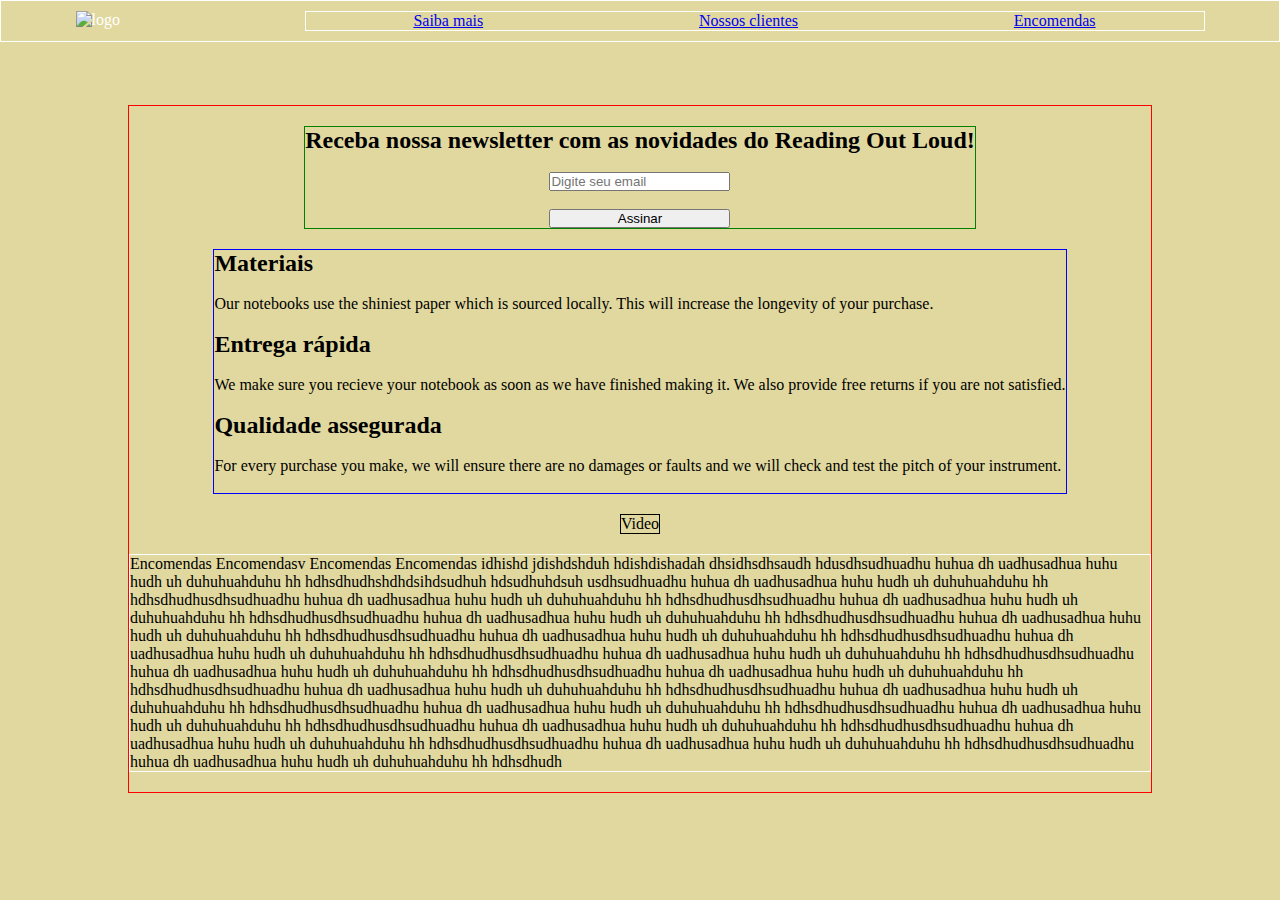
==== product_landing_page/index.html @ 5915110a "first commit" ====
<!doctype html>
<html>
<head>
    <meta charset = "utf-8">
    <link rel="stylesheet" type="text/css" href="styles.css"/>
    <title>Product Landing Page</title>
</head>

<body>
    <header id="header" class="header">
        <div class="menu-container">
            <img id="header-img" class="header_img" alt="logo" src="https://upload.wikimedia.org/wikipedia/commons/thumb/6/66/Notebook_Flat_Icon_Vector.svg/64px-Notebook_Flat_Icon_Vector.svg.png">
            <nav id="nav-bar" class="menu-nav">
                <a class="nav-link" href="#saibamais">Saiba mais</a>
                <a class="nav-link" href="#clientes">Nossos clientes</a>
                <a class="nav-link" href="#encomendas">Encomendas</a>
            </nav>
        </div>
    </header>

    <div class="container">
        <div class="container_form">
            <h2>Receba nossa newsletter com as novidades do Reading Out Loud!</h2><br>
            <form class="form" id="form" action="https://www.freecodecamp.com/email-submit">
                <input name="email" id="email" class="form_input" type="email" placeholder="Digite seu email" required><br>
                <input id="submit" class="form_submit" type="submit" value="Assinar">
            </form>
        </div>

        <div class="container_saibamais" id="#saibamais">
            <h2>Materiais</h2><br>
            <p>Our notebooks use the shiniest paper which is sourced locally. This will increase the longevity of your purchase.</p><br>
            <h2>Entrega rápida</h2><br>
            <p>We make sure you recieve your notebook as soon as we have finished making it. We also provide free returns if you are not satisfied.</p><br>
            <h2>Qualidade assegurada</h2><br>
            <p>For every purchase you make, we will ensure there are no damages or faults and we will check and test the pitch of your instrument.</p><br>
        </div>

        <div class="container_clientes" id="#clientes">
            <div id="video">Video</div>
        </div>

        <div class="container_encomendas" id="#encomendas">
             Encomendas Encomendasv Encomendas Encomendas idhishd jdishdshduh hdishdishadah dhsidhsdhsaudh hdusdhsudhuadhu huhua dh uadhusadhua huhu hudh uh duhuhuahduhu hh  hdhsdhudhshdhdsihdsudhuh hdsudhuhdsuh usdhsudhuadhu huhua dh uadhusadhua huhu hudh uh duhuhuahduhu hh  hdhsdhudhusdhsudhuadhu huhua dh uadhusadhua huhu hudh uh duhuhuahduhu hh  hdhsdhudhusdhsudhuadhu huhua dh uadhusadhua huhu hudh uh duhuhuahduhu hh  hdhsdhudhusdhsudhuadhu huhua dh uadhusadhua huhu hudh uh duhuhuahduhu hh  hdhsdhudhusdhsudhuadhu huhua dh uadhusadhua huhu hudh uh duhuhuahduhu hh  hdhsdhudhusdhsudhuadhu huhua dh uadhusadhua huhu hudh uh duhuhuahduhu hh  hdhsdhudhusdhsudhuadhu huhua dh uadhusadhua huhu hudh uh duhuhuahduhu hh  hdhsdhudhusdhsudhuadhu huhua dh uadhusadhua huhu hudh uh duhuhuahduhu hh  hdhsdhudhusdhsudhuadhu huhua dh uadhusadhua huhu hudh uh duhuhuahduhu hh  hdhsdhudhusdhsudhuadhu huhua dh uadhusadhua huhu hudh uh duhuhuahduhu hh  hdhsdhudhusdhsudhuadhu huhua dh uadhusadhua huhu hudh uh duhuhuahduhu hh  hdhsdhudhusdhsudhuadhu huhua dh uadhusadhua huhu hudh uh duhuhuahduhu hh  hdhsdhudhusdhsudhuadhu huhua dh uadhusadhua huhu hudh uh duhuhuahduhu hh  hdhsdhudhusdhsudhuadhu huhua dh uadhusadhua huhu hudh uh duhuhuahduhu hh  hdhsdhudhusdhsudhuadhu huhua dh uadhusadhua huhu hudh uh duhuhuahduhu hh  hdhsdhudhusdhsudhuadhu huhua dh uadhusadhua huhu hudh uh duhuhuahduhu hh  hdhsdhudhusdhsudhuadhu huhua dh uadhusadhua huhu hudh uh duhuhuahduhu hh  hdhsdhudhusdhsudhuadhu huhua dh uadhusadhua huhu hudh uh duhuhuahduhu hh  hdhsdhudh
        </div>
    </div>

    <footer>
    </footer>

</body>

</html>
---- product_landing_page/styles.css ----
*{
    margin: 0;
    padding: 0;
    box-sizing: border-box;
}

body{
    background-color: #e1d89f;
}

.header_img{
    width: 80px;
}

.menu-container {
    border: 1px solid #fff;
    color: #fff;
    padding: 10px 0;
    display: flex;
    justify-content: space-around;
    position: fixed;
    top: 0;
    background-color: #e1d89f;
    width: 100%;
}

.menu-nav {
    border: 1px solid #fff;
    width: 900px;
    display: flex;
    justify-content: space-around;
    align-items: center;
}

.container{
    border: 1px solid red;
    display: flex;
    align-items: center;
    flex-direction: column;
    margin-left: auto;
    margin-right: auto;
    margin-top: 105px;
    width: 80%;
    justify-content: center;
}

.container_form{
    border: 1px solid green;
    margin: 20px;
    display: flex;
    flex-direction: column;
    align-items: center;
}

.form{
    display: flex;
    flex-direction: column;
    align-items: : center;
}

.container_saibamais{
    border: 1px solid blue;
}

.container_clientes{
    border: 1px solid black;
    margin: 20px;
}

.container_encomendas{
    border: 1px solid white;
    margin-bottom: 20px;
}
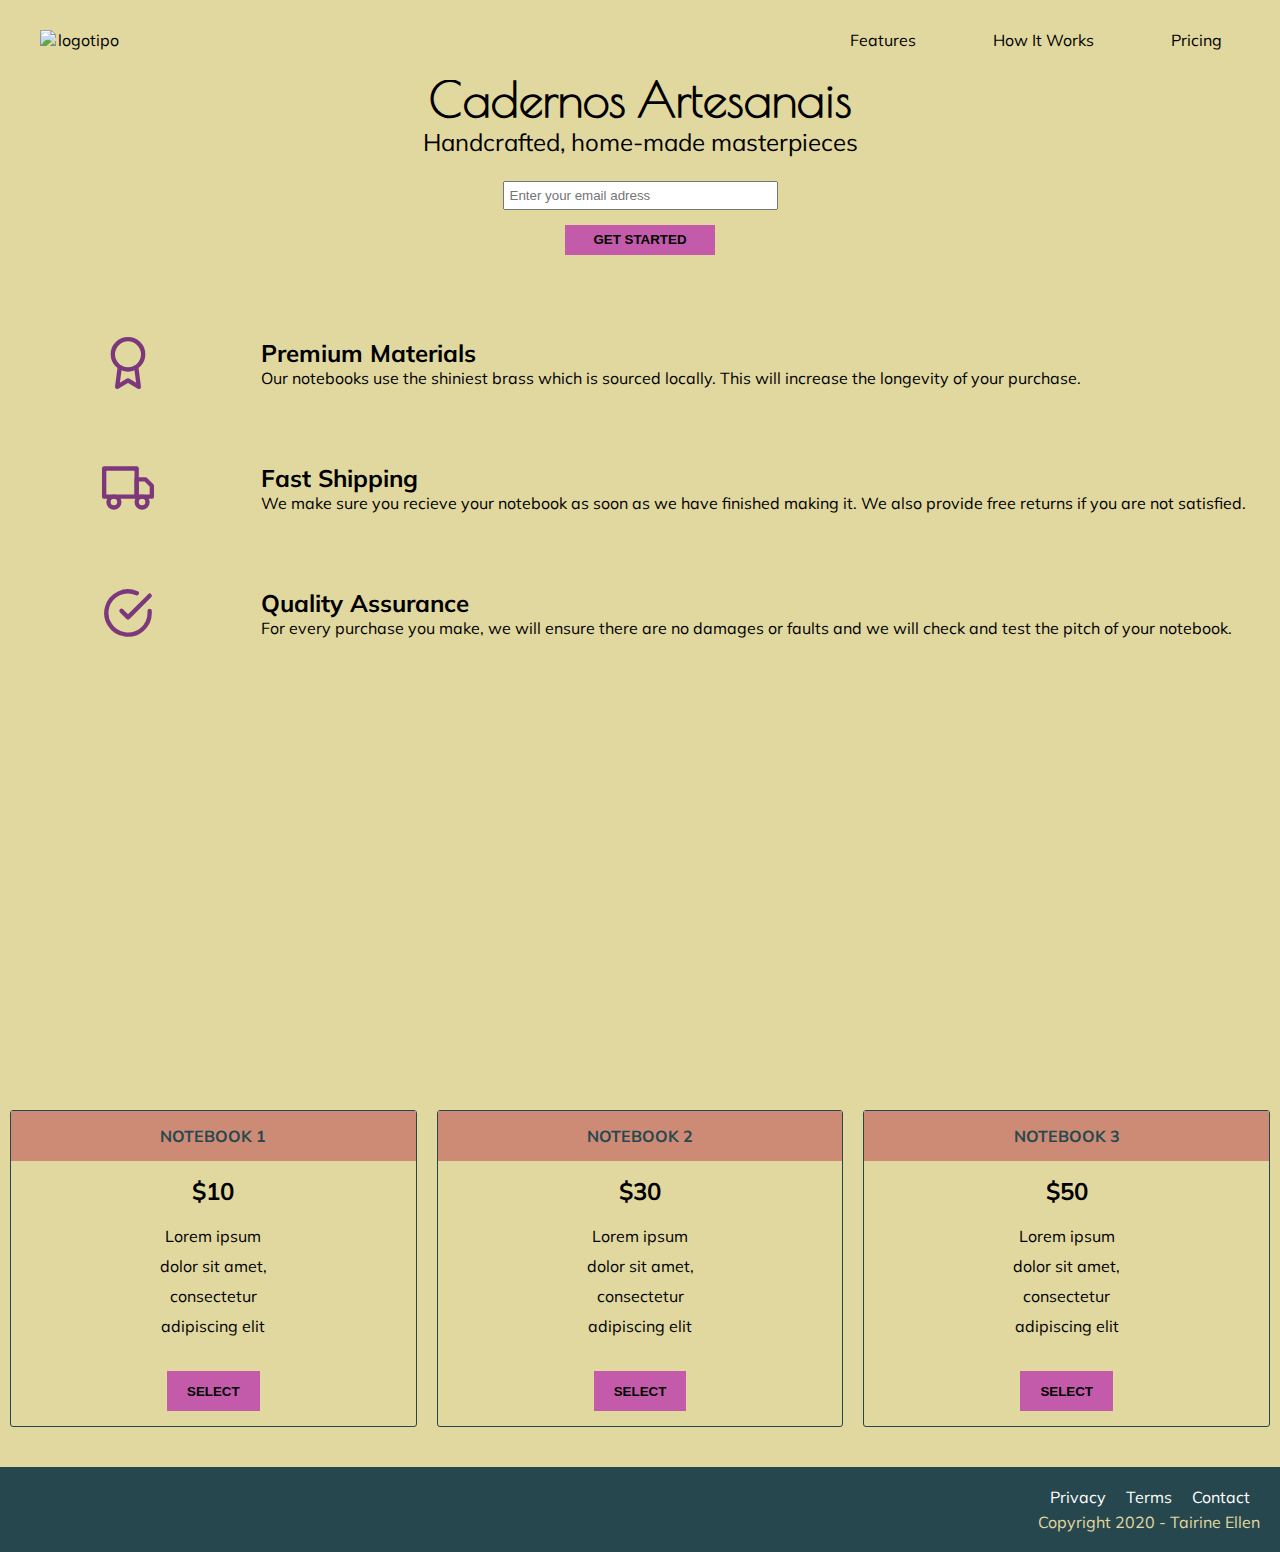
==== commit f69b994d: "adicionando novo projeto" ====
--- a/product_landing_page/index.html
+++ b/product_landing_page/index.html
@@ -3,49 +3,116 @@
 <head>
     <meta charset = "utf-8">
     <link rel="stylesheet" type="text/css" href="styles.css"/>
+    <link href="https://fonts.googleapis.com/css2?family=Muli:wght@400;700&family=Pangolin&display=swap" rel="stylesheet">
+    <link href="https://fonts.googleapis.com/css2?family=Poiret+One&display=swap" rel="stylesheet">
     <title>Product Landing Page</title>
 </head>
 
 <body>
-    <header id="header" class="header">
-        <div class="menu-container">
-            <img id="header-img" class="header_img" alt="logo" src="https://upload.wikimedia.org/wikipedia/commons/thumb/6/66/Notebook_Flat_Icon_Vector.svg/64px-Notebook_Flat_Icon_Vector.svg.png">
-            <nav id="nav-bar" class="menu-nav">
-                <a class="nav-link" href="#saibamais">Saiba mais</a>
-                <a class="nav-link" href="#clientes">Nossos clientes</a>
-                <a class="nav-link" href="#encomendas">Encomendas</a>
-            </nav>
+
+    <main class="main-container">
+
+    <header class="header">
+        <div class="logo">
+            <img class="header__logo" src="https://i.ibb.co/MnB1z40/f41b9407-b174-4b2b-9fb0-e7380d9eaec1-200x200.png" alt="logotipo">
         </div>
+        <nav class="header__menu">
+            <ul class="header__ul">
+                <li><a class="header__link" href="#features">Features</a></li>
+                <li><a class="header__link" href="#how-it-works">How It Works</a></li>
+                <li><a class="header__link" href="#pricing">Pricing</a></li>
+            </ul>
+        </nav>
     </header>
 
-    <div class="container">
-        <div class="container_form">
-            <h2>Receba nossa newsletter com as novidades do Reading Out Loud!</h2><br>
-            <form class="form" id="form" action="https://www.freecodecamp.com/email-submit">
-                <input name="email" id="email" class="form_input" type="email" placeholder="Digite seu email" required><br>
-                <input id="submit" class="form_submit" type="submit" value="Assinar">
+        <section class="home">
+            <h1 class="home__h2">Cadernos Artesanais</h2>
+            <p class="home__p">Handcrafted, home-made masterpieces</p>
+            <form class="home__form" action="https://www.freecodecamp.com/email-submit">
+                <input class="form__input" name="email" type="email" placeholder="Enter your email adress" required>
+                <input class="button" type="submit" value="Get Started">
             </form>
-        </div>
+        </section>
 
-        <div class="container_saibamais" id="#saibamais">
-            <h2>Materiais</h2><br>
-            <p>Our notebooks use the shiniest paper which is sourced locally. This will increase the longevity of your purchase.</p><br>
-            <h2>Entrega rápida</h2><br>
-            <p>We make sure you recieve your notebook as soon as we have finished making it. We also provide free returns if you are not satisfied.</p><br>
-            <h2>Qualidade assegurada</h2><br>
-            <p>For every purchase you make, we will ensure there are no damages or faults and we will check and test the pitch of your instrument.</p><br>
-        </div>
+        <div class="container">
+            <section id="features">
+                <div class="grid">
+                    <div class="icone">
+                        <img src="img/award.svg" alt="medalha" width="52" height="52">
+                    </div>
+                    <div class="description">
+                        <h2>Premium Materials</h2>
+                        <p>Our notebooks use the shiniest brass which is sourced locally. This will increase the longevity of your purchase.</p>
+                    </div>
+                </div>
+                <div class="grid">
+                    <div class="icone">
+                        <img src="img/truck.svg" alt="caminhão"  width="52" height="52">
+                    </div>
+                    <div class="description">
+                        <h2>Fast Shipping</h2>
+                        <p>We make sure you recieve your notebook as soon as we have finished making it. We also provide free returns if you are not satisfied.</p>
+                    </div>
+                </div>
+                <div class="grid">
+                    <div class="icone">
+                        <img src="img/check-circle.svg" alt="check"  width="52" height="52">
+                    </div>
+                    <div class="description">
+                        <h2>Quality Assurance</h2>
+                        <p>For every purchase you make, we will ensure there are no damages or faults and we will check and test the pitch of your notebook.</p>
+                    </div>
+                </div>
+            </section>
 
-        <div class="container_clientes" id="#clientes">
-            <div id="video">Video</div>
-        </div>
+            <section id="how-it-works">
+                <iframe class="video" width="560" height="315" src="https://www.youtube.com/embed/9O4kFTOEh6k" frameborder="0" allow="accelerometer; autoplay; encrypted-media; gyroscope; picture-in-picture" allowfullscreen></iframe>
+            </section>
 
-        <div class="container_encomendas" id="#encomendas">
-             Encomendas Encomendasv Encomendas Encomendas idhishd jdishdshduh hdishdishadah dhsidhsdhsaudh hdusdhsudhuadhu huhua dh uadhusadhua huhu hudh uh duhuhuahduhu hh  hdhsdhudhshdhdsihdsudhuh hdsudhuhdsuh usdhsudhuadhu huhua dh uadhusadhua huhu hudh uh duhuhuahduhu hh  hdhsdhudhusdhsudhuadhu huhua dh uadhusadhua huhu hudh uh duhuhuahduhu hh  hdhsdhudhusdhsudhuadhu huhua dh uadhusadhua huhu hudh uh duhuhuahduhu hh  hdhsdhudhusdhsudhuadhu huhua dh uadhusadhua huhu hudh uh duhuhuahduhu hh  hdhsdhudhusdhsudhuadhu huhua dh uadhusadhua huhu hudh uh duhuhuahduhu hh  hdhsdhudhusdhsudhuadhu huhua dh uadhusadhua huhu hudh uh duhuhuahduhu hh  hdhsdhudhusdhsudhuadhu huhua dh uadhusadhua huhu hudh uh duhuhuahduhu hh  hdhsdhudhusdhsudhuadhu huhua dh uadhusadhua huhu hudh uh duhuhuahduhu hh  hdhsdhudhusdhsudhuadhu huhua dh uadhusadhua huhu hudh uh duhuhuahduhu hh  hdhsdhudhusdhsudhuadhu huhua dh uadhusadhua huhu hudh uh duhuhuahduhu hh  hdhsdhudhusdhsudhuadhu huhua dh uadhusadhua huhu hudh uh duhuhuahduhu hh  hdhsdhudhusdhsudhuadhu huhua dh uadhusadhua huhu hudh uh duhuhuahduhu hh  hdhsdhudhusdhsudhuadhu huhua dh uadhusadhua huhu hudh uh duhuhuahduhu hh  hdhsdhudhusdhsudhuadhu huhua dh uadhusadhua huhu hudh uh duhuhuahduhu hh  hdhsdhudhusdhsudhuadhu huhua dh uadhusadhua huhu hudh uh duhuhuahduhu hh  hdhsdhudhusdhsudhuadhu huhua dh uadhusadhua huhu hudh uh duhuhuahduhu hh  hdhsdhudhusdhsudhuadhu huhua dh uadhusadhua huhu hudh uh duhuhuahduhu hh  hdhsdhudhusdhsudhuadhu huhua dh uadhusadhua huhu hudh uh duhuhuahduhu hh  hdhsdhudh
-        </div>
-    </div>
+            <section id="pricing" class="pricing">
+                <div class="product">
+                    <div class="title">Notebook 1</div>
+                    <h2>$10</h2>
+                    <ol>
+                        <li>Lorem ipsum</li>
+                        <li>dolor sit amet,</li>
+                        <li>consectetur</li>
+                        <li>adipiscing elit</li>
+                    </ol>
+                    <button class="button">select</button>
+                </div>
+                <div class="product">
+                    <div class="title">Notebook 2</div>
+                    <h2>$30</h2>
+                    <ol>
+                        <li>Lorem ipsum</li>
+                        <li>dolor sit amet,</li>
+                        <li>consectetur</li>
+                        <li>adipiscing elit</li>
+                    </ol>
+                    <button class="button">select</button>
+                </div>
+            <div class="product">
+                <div class="title">Notebook 3</div>
+                <h2>$50</h2>
+                <ol>
+                    <li>Lorem ipsum</li>
+                    <li>dolor sit amet,</li>
+                    <li>consectetur</li>
+                    <li>adipiscing elit</li>
+                </ol>
+                <button class="button">select</button>
+            </div>
+        </section>
+    </main>
 
-    <footer>
+    <footer class="footer">
+        <ul class="footer__ul">
+            <li class="footer_links"><a href="#">Privacy</a></li>
+            <li class="footer_links"><a href="#">Terms</a></li>
+            <li class="footer_links"><a href="#">Contact</a></li>
+        </ul>
+        <span>Copyright 2020 - Tairine Ellen</span>
     </footer>
 
 </body>
--- a/product_landing_page/styles.css
+++ b/product_landing_page/styles.css
@@ -2,72 +2,213 @@
     margin: 0;
     padding: 0;
     box-sizing: border-box;
+    scroll-behavior: smooth;
 }
 
 body{
-    background-color: #e1d89f;
-}
-
-.header_img{
-    width: 80px;
-}
-
-.menu-container {
-    border: 1px solid #fff;
-    color: #fff;
-    padding: 10px 0;
-    display: flex;
-    justify-content: space-around;
+    display: block;
+   background-color: #e1d89f;
+   font-family: 'Muli', sans-serif;
+}
+
+.main-container{
+    display: flex;
+    flex-direction: column;
+}
+
+.header{
     position: fixed;
     top: 0;
+    width: 100%;
+    min-height: 80px;
+    padding: 0 20px;
+    display: flex;
+    justify-content: space-between;
+    align-items: center;
     background-color: #e1d89f;
-    width: 100%;
-}
-
-.menu-nav {
-    border: 1px solid #fff;
-    width: 900px;
-    display: flex;
+}
+
+.header__logo{
+    display: flex;
+    justify-content: center;
+    align-items: center;
+    text-align: center;
+    margin-left: 20px;
+    height: 100%;
+    width: 100%;
+    max-width: 80px;
+}
+
+.header__ul{
+    display: flex;
+    flex-direction: row;
     justify-content: space-around;
-    align-items: center;
+    width: 35vw;
+}
+
+li{
+    list-style: none;
+}
+
+.header__link{
+    color: #000;
+    text-decoration: none;
+
+}
+
+.home{
+    display: flex;
+    flex-direction: column;
+    align-items: center;
+    justify-content: center;
+    text-align: center;
+    height: 200px;
+    margin-top: 70px;
+    font-family: 'Poiret One',cursive;
+    font-size: 24px;
+}
+
+.home__p{
+    margin-bottom: 20px;
+    word-wrap: break-word;
+    font-family: 'Muli',sans-serif;
+}
+
+.form__input{
+    max-width: 275px;
+    width: 100%;
+    padding: 5px;
+}
+
+.home__form input[type="submit"]{
+    max-width: 150px;
+    width: 100%;
+    height: 30px;
+    margin: 15px 0;
+    background-color: #c45baa;
+}
+
+.button{
+    padding: 0 20px;
+    font-weight: 900;
+    cursor: pointer;
+    margin: 15px 0;
+    border: 0;
+    background-color: #c45baa;
+    height: 40px;
+    text-transform: uppercase;
 }
 
 .container{
-    border: 1px solid red;
-    display: flex;
-    align-items: center;
-    flex-direction: column;
-    margin-left: auto;
-    margin-right: auto;
-    margin-top: 105px;
-    width: 80%;
-    justify-content: center;
-}
-
-.container_form{
-    border: 1px solid green;
-    margin: 20px;
-    display: flex;
-    flex-direction: column;
-    align-items: center;
-}
-
-.form{
-    display: flex;
-    flex-direction: column;
-    align-items: : center;
-}
-
-.container_saibamais{
-    border: 1px solid blue;
-}
-
-.container_clientes{
-    border: 1px solid black;
-    margin: 20px;
-}
-
-.container_encomendas{
-    border: 1px solid white;
-    margin-bottom: 20px;
-}
+    width: 100%;
+    margin: 0 auto;
+}
+
+#features{
+    margin-top: 30px;
+    font-family: 'Muli',sans-serif;
+}
+
+.grid{
+    display: flex;
+}
+
+.icone{
+    display: flex;
+    align-items: center;
+    justify-content: center;
+    height: 125px;
+    width: 20vw;
+}
+
+.description{
+    display: flex;
+    flex-direction: column;
+    justify-content: center;
+    height: 125px;
+    width: 80vw;
+    padding: 5px;
+}
+
+#how-it-works{
+    margin-top: 50px;
+    display: flex;
+    justify-content: center;
+}
+
+.video{
+    max-width: 560px;
+}
+
+.pricing{
+    margin-top: 60px;
+    display: flex;
+    flex-direction: row;
+    justify-content: center;
+}
+
+.product{
+    display: flex;
+    flex-direction: column;
+    align-items: center;
+    text-align: center;
+    width: calc(100%/3);
+    margin: 10px;
+    border: 1px solid #27474e;
+    border-radius: 3px;
+}
+
+.product h2{
+    margin-top: 15px;
+}
+
+.product ol{
+    margin: 15px 0;
+}
+
+.product li{
+    padding: 5px 0;
+    list-style: none;
+}
+
+.title{
+    background-color: #cd8b76;
+    color: #27474e;
+    padding: 15px 0;
+    width: 100%;
+    text-transform: uppercase;
+    font-weight: 700;
+}
+
+.footer{
+    margin-top: 30px;
+    background-color: #27474e;
+    padding: 20px;
+}
+
+.footer__ul{
+    display: flex;
+    justify-content: flex-end;
+}
+
+.footer_links a{
+    padding: 0 10px;
+    text-decoration: none;
+    color:white;
+}
+
+.footer_links a:active{
+    text-decoration: none;
+}
+
+.footer_links a:visited{
+    text-decoration: none;
+}
+
+.footer span{
+    margin-top: 5px;
+    display: flex;
+    justify-content: flex-end;
+    color:white;
+    color: #e1d89f;
+}
